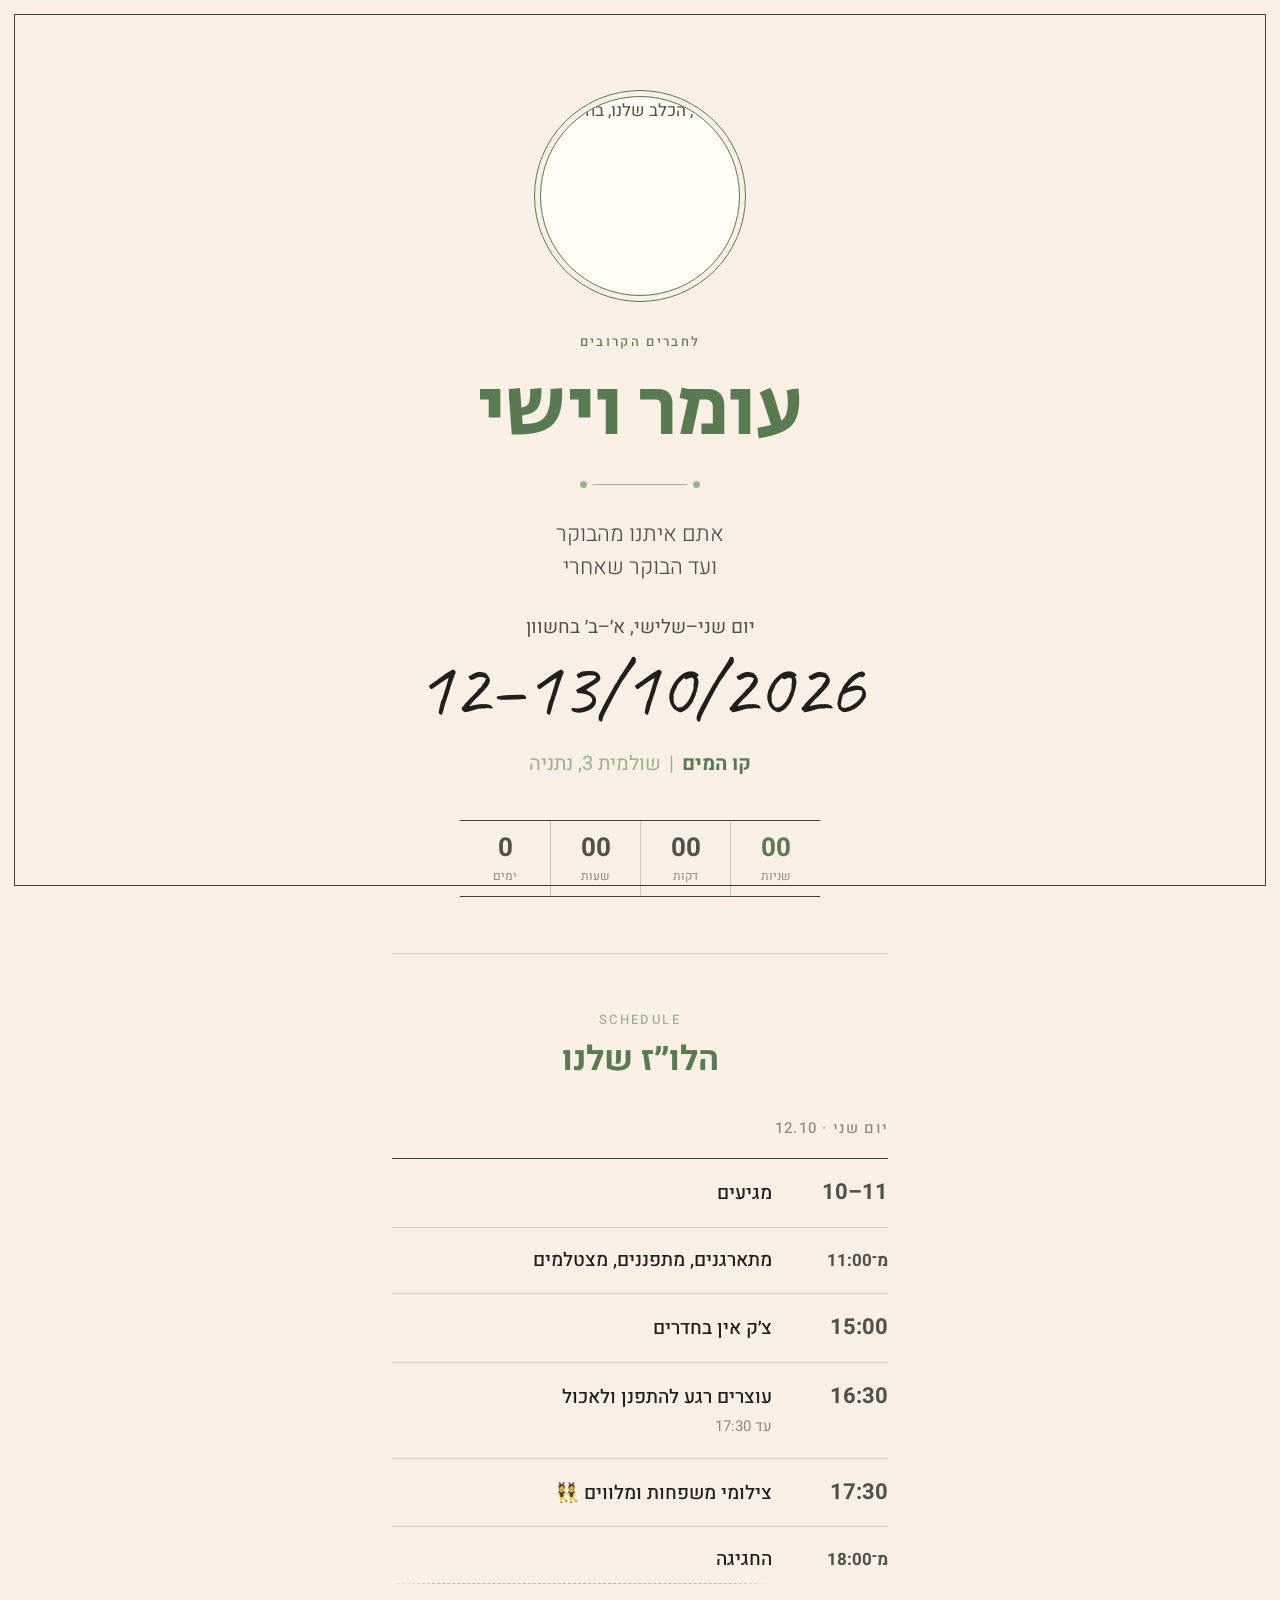
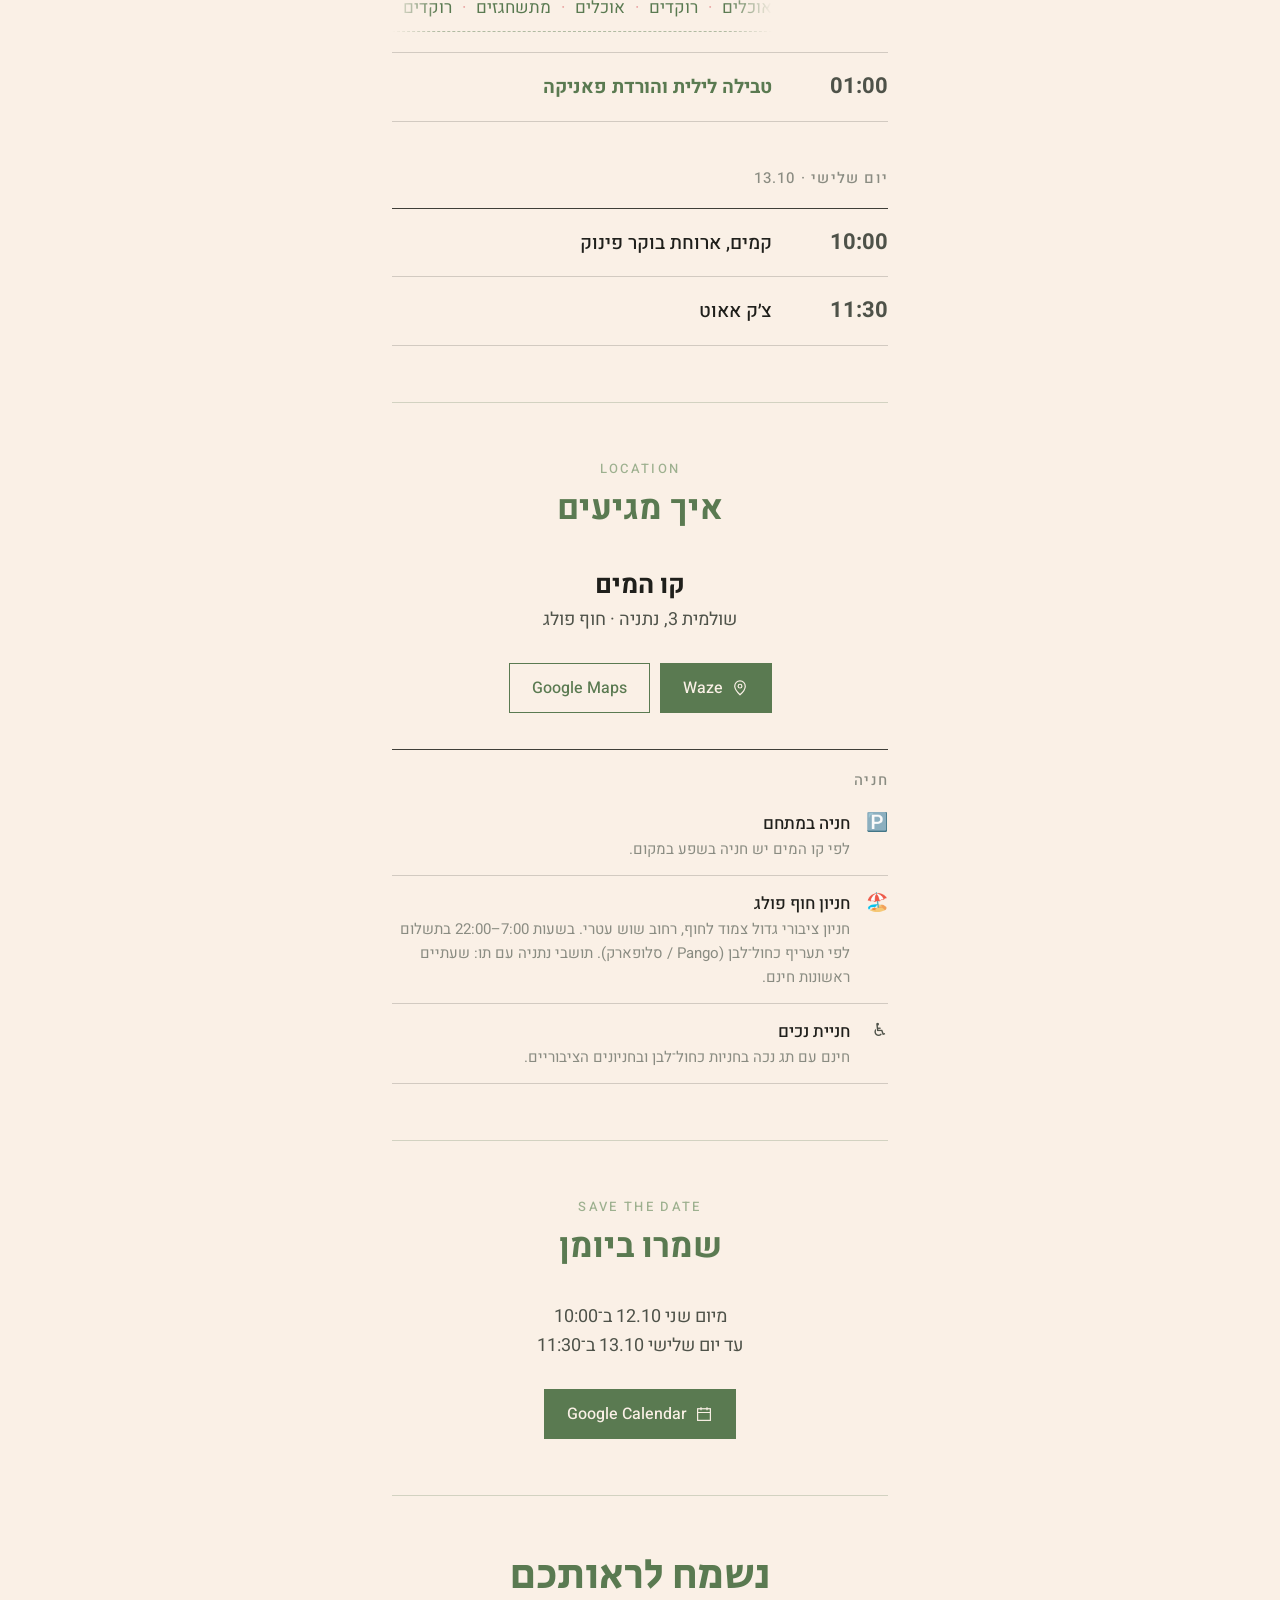
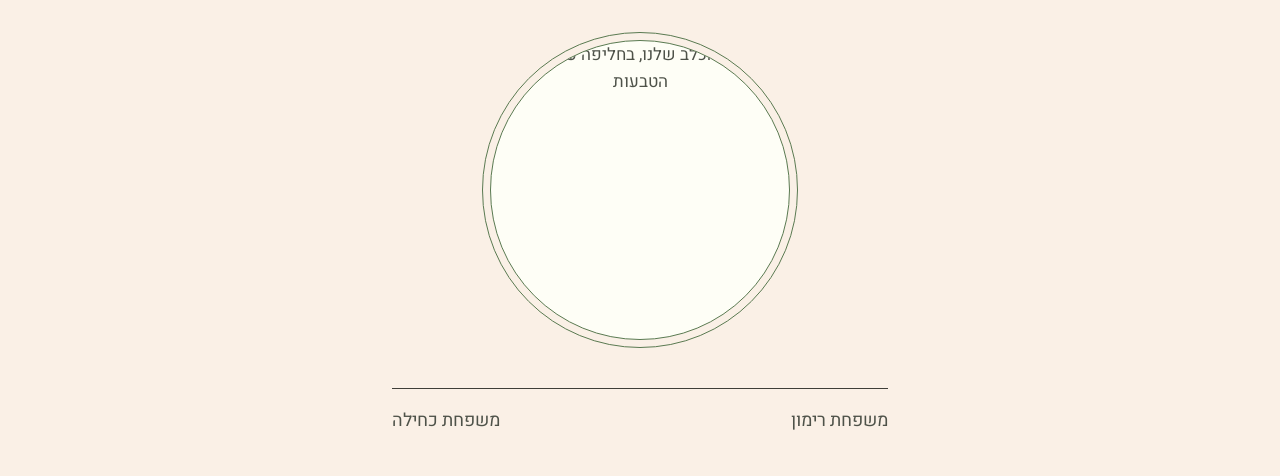
==== friends.html @ 6a7b03c0 "Add files via upload" ====
<!doctype html>
<html lang="he" dir="rtl">
<head>
<meta charset="utf-8">
<meta name="viewport" content="width=device-width, initial-scale=1">
<title>עומר וישי · החברים הקרובים</title>
<meta name="description" content="עומר וישי מתחתנים — הלו״ז המלא לחברים הקרובים · 12–13.10.2026 · קו המים, נתניה">
<meta property="og:title" content="עומר וישי · הלו״ז לחברים הקרובים">
<meta property="og:description" content="12–13.10.2026 · קו המים, נתניה">
<meta property="og:image" content="__SITE_URL__/img/dog-full.jpg">
<meta property="og:url" content="__SITE_URL__/friends.html">
<meta property="og:type" content="website">
<meta name="robots" content="noindex">
<meta name="theme-color" content="#FAF0E6">
<link rel="icon" href="img/dog-logo.jpg">
<link rel="preconnect" href="https://fonts.googleapis.com">
<link rel="preconnect" href="https://fonts.gstatic.com" crossorigin>
<link href="https://fonts.googleapis.com/css2?family=Heebo:wght@300;400;500;700;800&family=Secular+One&family=Caveat:wght@400&display=swap" rel="stylesheet">
<link rel="stylesheet" href="style.css">
</head>
<body data-page="חברים קרובים">

<div class="frame" aria-hidden="true"></div>
<img class="leaf leaf-tl" src="img/leaf-tl.png" alt="" aria-hidden="true">
<img class="leaf leaf-tr" src="img/leaf-tr.png" alt="" aria-hidden="true">

<main>

  <!-- HERO -->
  <section class="hero">
    <div class="logo"><img src="img/dog-logo.jpg" alt="ברי, הכלב שלנו, בחליפה"></div>
    <p class="eyebrow">לחברים הקרובים</p>
    <h1>עומר וישי</h1>
    <div class="divider" aria-hidden="true"><span></span></div>
    <p class="lead">אתם איתנו מהבוקר<br>ועד הבוקר שאחרי</p>
    <p class="day">יום שני–שלישי, א׳–ב׳ בחשוון</p>
    <p class="date-hand range">12–13/10/2026</p>
    <p class="venue"><b>קו המים</b><i>|</i>שולמית 3, נתניה</p>

    <div class="countdown" data-countdown="2026-10-12T10:00:00+03:00" aria-label="ספירה לאחור">
      <div><b>–</b><small>ימים</small></div>
      <div><b>–</b><small>שעות</small></div>
      <div><b>–</b><small>דקות</small></div>
      <div><b>–</b><small>שניות</small></div>
    </div>
  </section>

  <!-- SCHEDULE -->
  <section id="schedule">
    <p class="kicker">SCHEDULE</p>
    <h2>הלו״ז שלנו</h2>

    <h3>יום שני · 12.10</h3>
    <ol class="timeline">
      <li>
        <time>10–11</time>
        <div><strong>מגיעים</strong></div>
      </li>
      <li>
        <time class="small" dir="rtl">מ־11:00</time>
        <div><strong>מתארגנים, מתפננים, מצטלמים</strong></div>
      </li>
      <li>
        <time>15:00</time>
        <div><strong>צ׳ק אין בחדרים</strong></div>
      </li>
      <li>
        <time>16:30</time>
        <div><strong>עוצרים רגע להתפנן ולאכול</strong><p>עד 17:30</p></div>
      </li>
      <li>
        <time>17:30</time>
        <div><strong>צילומי משפחות ומלווים 👯</strong></div>
      </li>
      <li>
        <time class="small" dir="rtl">מ־18:00</time>
        <div>
          <strong>החגיגה</strong>
          <div class="loop" aria-label="אוכלים, רוקדים, אוכלים, מתשחגזים, רוקדים, אוכלים, מתשחגזים, רוקדים">
            <div class="loop-track" aria-hidden="true">
              <span>אוכלים<em>·</em>רוקדים<em>·</em>אוכלים<em>·</em>מתשחגזים<em>·</em>רוקדים<em>·</em>אוכלים<em>·</em>מתשחגזים<em>·</em>רוקדים<em>·</em></span>
              <span>אוכלים<em>·</em>רוקדים<em>·</em>אוכלים<em>·</em>מתשחגזים<em>·</em>רוקדים<em>·</em>אוכלים<em>·</em>מתשחגזים<em>·</em>רוקדים<em>·</em></span>
            </div>
          </div>
        </div>
      </li>
      <li class="key">
        <time>01:00</time>
        <div><strong>טבילה לילית והורדת פאניקה</strong></div>
      </li>
    </ol>

    <h3>יום שלישי · 13.10</h3>
    <ol class="timeline">
      <li>
        <time>10:00</time>
        <div><strong>קמים, ארוחת בוקר פינוק</strong></div>
      </li>
      <li>
        <time>11:30</time>
        <div><strong>צ׳ק אאוט</strong></div>
      </li>
    </ol>
  </section>

  <!-- LOCATION -->
  <section id="location">
    <p class="kicker">LOCATION</p>
    <h2>איך מגיעים</h2>
    <p class="place">קו המים</p>
    <p class="address">שולמית 3, נתניה · חוף פולג</p>
    <div class="btns">
      <a class="btn" href="https://ul.waze.com/ul?ll=32.27109966%2C34.83589069&amp;navigate=yes&amp;zoom=17" target="_blank" rel="noopener">
        <svg viewBox="0 0 24 24" fill="none" stroke="currentColor" stroke-width="1.6"><path d="M12 21s-7-6.2-7-11.5A7 7 0 0 1 19 9.5C19 14.8 12 21 12 21Z"/><circle cx="12" cy="9.5" r="2.5"/></svg>
        Waze
      </a>
      <a class="btn ghost" href="https://maps.google.com/maps?q=%D7%A7%D7%95%20%D7%94%D7%9E%D7%99%D7%9D%20%D7%92%D7%9F%20%D7%90%D7%99%D7%A8%D7%95%D7%A2%D7%99%D7%9D%20%D7%A0%D7%AA%D7%A0%D7%99%D7%94" target="_blank" rel="noopener">Google Maps</a>
    </div>
    <div class="parking">
      <h4>חניה</h4>
      <ul>
        <li><span>🅿️</span><div><strong>חניה במתחם</strong><p>לפי קו המים יש חניה בשפע במקום.</p></div></li>
        <li><span>🏖️</span><div><strong>חניון חוף פולג</strong><p>חניון ציבורי גדול צמוד לחוף, רחוב שוש עטרי. בשעות 7:00–22:00 בתשלום לפי תעריף כחול־לבן (Pango / סלופארק). תושבי נתניה עם תו: שעתיים ראשונות חינם.</p></div></li>
        <li><span>♿</span><div><strong>חניית נכים</strong><p>חינם עם תג נכה בחניות כחול־לבן ובחניונים הציבוריים.</p></div></li>
              </ul>
    </div>
  </section>

  <!-- CALENDAR -->
  <section id="calendar">
    <p class="kicker">SAVE THE DATE</p>
    <h2>שמרו ביומן</h2>
    <p class="address">מיום שני 12.10 ב־10:00<br>עד יום שלישי 13.10 ב־11:30</p>
    <div class="btns">
      <a class="btn" data-gcal href="#" target="_blank" rel="noopener">
        <svg viewBox="0 0 24 24" fill="none" stroke="currentColor" stroke-width="1.6"><rect x="3.5" y="5" width="17" height="15.5"/><path d="M3.5 10h17M8 3v4M16 3v4"/></svg>
        Google Calendar
      </a>
    </div>
  </section>

  <!-- CLOSING -->
  <section class="closing">
    <p class="see-you">נשמח לראותכם</p>
    <div class="dog-circle"><img src="img/dog-full.jpg" alt="ברי, הכלב שלנו, בחליפה עם כרית הטבעות" loading="lazy"></div>
    <div class="families">
      <span>משפחת רימון</span>
      <span>משפחת כחילה</span>
    </div>
  </section>

  <footer>
    <img class="leaf-bottom" src="img/leaf-bl.png" alt="" aria-hidden="true">
  </footer>
</main>

<script>
  window.EVENT = {
    uid: "omer-yishai-friends-20261012",
    title: "החתונה של עומר וישי — החברים הקרובים",
    startUTC: "20261012T070000Z",   // 10:00 שעון ישראל
    endUTC:   "20261013T083000Z",   // 11:30 למחרת
    location: "קו המים, שולמית 3, נתניה",
    details: "10:00–11:00 מגיעים · 15:00 צ׳ק אין · 17:30 צילומי משפחות · 18:00 החגיגה · 01:00 טבילה לילית · 10:00 ארוחת בוקר · 11:30 צ׳ק אאוט",
  };
</script>
<script src="main.js"></script>
</body>
</html>
---- style.css ----
:root {
  --cream: #FAF0E6;
  --paper: #FEFEF6;
  --ink: #1F1F1B;
  --text: #4E5249;
  --muted: #8A8C82;
  --green: #5A7A51;
  --green-dark: #465F3F;
  --sage: #9DB08F;
  --sage-soft: #E3E8D6;
  --blush: #E9A2A0;
  --line: rgba(31, 31, 27, .85);
  --frame: 14px;
}

* { box-sizing: border-box; margin: 0; padding: 0; border-radius: 0; }

html { scroll-behavior: smooth; -webkit-text-size-adjust: 100%; }

body {
  background: var(--cream);
  color: var(--text);
  font-family: "Heebo", system-ui, sans-serif;
  font-weight: 400;
  font-size: 17px;
  line-height: 1.6;
  direction: rtl;
  min-height: 100vh;
}

/* hand-drawn-ish frame, like the invitation */
.frame {
  position: fixed;
  inset: var(--frame);
  border: 1.5px solid var(--line);
  pointer-events: none;
  z-index: 50;
}
.leaf { position: fixed; pointer-events: none; z-index: 51; height: auto; }
.leaf-tl { top: 2px; left: 2px; width: 118px; }
.leaf-tr { top: 10px; right: 0; width: 120px; }

main {
  max-width: 560px;
  margin: 0 auto;
  padding: 72px 32px 0;
}

section { padding: 56px 0; text-align: center; }
section + section { border-top: 1px solid rgba(90, 122, 81, .25); }

/* ---------- hero ---------- */
.hero { padding-top: 24px; }

.logo {
  width: 200px; height: 200px;
  margin: 0 auto 36px;
  border-radius: 50%;
  overflow: hidden;
  border: 1.5px solid var(--green);
  outline: 1px solid var(--green);
  outline-offset: 5px;
  background: var(--paper);
}
.logo img, .dog-circle img { width: 100%; height: 100%; object-fit: cover; display: block; }


.eyebrow {
  font-size: 13px;
  letter-spacing: .18em;
  color: var(--green);
  font-weight: 500;
  margin-bottom: 14px;
}

h1, .see-you {
  font-family: "Secular One", "Heebo", sans-serif;
  font-weight: 400;
}
h1 {
  color: var(--green);
  font-size: clamp(56px, 16vw, 84px);
  line-height: 1;
  letter-spacing: -.01em;
}

.divider {
  display: flex; align-items: center; justify-content: center;
  gap: 0; margin: 30px auto; width: 120px;
}
.divider::before, .divider::after {
  content: ""; width: 7px; height: 7px; background: var(--sage); border-radius: 50%;
  flex: none;
}
.divider span { height: 1.5px; background: var(--sage); flex: 1; margin: 0 6px; }

.lead { font-size: 22px; font-weight: 300; line-height: 1.5; color: var(--text); }

.day { margin-top: 28px; font-size: 19px; font-weight: 400; }

.date-hand {
  font-family: "Caveat", cursive;
  font-weight: 400;
  font-size: clamp(58px, 17vw, 88px);
  color: var(--ink);
  line-height: 1.05;
  direction: ltr;
  white-space: nowrap;
  margin-top: 4px;
}
.date-hand.range { font-size: clamp(46px, 13.5vw, 80px); }

.venue { margin-top: 18px; font-size: 20px; color: var(--sage); font-weight: 400; }
.venue b { color: var(--green); font-weight: 700; }
.venue i { font-style: normal; padding: 0 8px; color: var(--sage); }

/* countdown */
.countdown {
  display: grid; grid-template-columns: repeat(4, 1fr);
  margin: 40px auto 0; max-width: 360px;
  border-top: 1px solid var(--line); border-bottom: 1px solid var(--line);
  direction: ltr;
}
.countdown div:last-child b { color: var(--green); }
.countdown div { padding: 14px 0 10px; }
.countdown div + div { border-left: 1px solid rgba(31,31,27,.2); }
.countdown b { display: block; font-size: 26px; font-weight: 700; color: var(--text); line-height: 1; font-variant-numeric: tabular-nums; }
.countdown small { display: block; font-size: 12px; color: var(--muted); margin-top: 6px; }

/* ---------- headings ---------- */
.kicker {
  font-size: 13px; letter-spacing: .18em; color: var(--sage); font-weight: 500;
  margin-bottom: 8px; direction: ltr;
}
h2 {
  font-weight: 700; color: var(--green); font-size: 34px; line-height: 1.2; margin-bottom: 36px;
}
h3 {
  font-weight: 500; font-size: 15px; letter-spacing: .08em; color: var(--muted);
  margin: 8px 0 18px; text-align: right;
}
h3 + .timeline { margin-top: 0; }
.timeline + h3 { margin-top: 44px; }

/* ---------- timeline ---------- */
.timeline { list-style: none; text-align: right; border-top: 1px solid var(--line); }
.timeline li {
  display: grid;
  grid-template-columns: 96px minmax(0, 1fr);
  gap: 20px;
  padding: 20px 0;
  border-bottom: 1px solid rgba(31,31,27,.18);
  align-items: baseline;
}
.timeline time {
  font-weight: 700; font-size: 22px; color: var(--text);
  direction: ltr; text-align: right; font-variant-numeric: tabular-nums; line-height: 1.2;
}
.timeline time.small { font-size: 17px; white-space: nowrap; }
.timeline strong { display: block; font-weight: 500; font-size: 19px; color: var(--ink); line-height: 1.35; }
.timeline p { font-size: 15px; color: var(--muted); margin-top: 3px; }
.timeline .tag {
  display: inline-block; font-size: 12px; font-weight: 500; color: var(--green);
  border: 1px solid var(--green); padding: 1px 8px; margin-top: 8px; letter-spacing: .04em;
}
.timeline li.key strong { color: var(--green); font-weight: 700; }

/* the endless loop for friends */
.loop {
  margin-top: 10px; overflow: hidden; border-top: 1px dashed rgba(90,122,81,.45);
  border-bottom: 1px dashed rgba(90,122,81,.45); padding: 10px 0;
  -webkit-mask-image: linear-gradient(90deg, transparent, #000 12%, #000 88%, transparent);
          mask-image: linear-gradient(90deg, transparent, #000 12%, #000 88%, transparent);
}
.loop-track { display: flex; width: max-content; animation: loop 28s linear infinite; }
.loop-track span { white-space: nowrap; font-size: 17px; color: var(--green); padding-inline: 0; }
.loop-track span em { font-style: normal; color: var(--blush); padding: 0 10px; }
@keyframes loop { from { transform: translateX(0); } to { transform: translateX(50%); } }
@media (prefers-reduced-motion: reduce) { .loop-track { animation: none; flex-wrap: wrap; width: auto; } }

/* ---------- buttons ---------- */
.btns { display: flex; flex-wrap: wrap; gap: 10px; justify-content: center; margin-top: 28px; }
.btn {
  appearance: none; cursor: pointer;
  display: inline-flex; align-items: center; justify-content: center; gap: 8px;
  min-height: 50px; padding: 0 22px;
  font: 500 16px/1 "Heebo", sans-serif;
  text-decoration: none;
  background: var(--green); color: var(--cream);
  border: 1.5px solid var(--green);
  transition: background .2s, color .2s;
}
.btn:hover { background: var(--green-dark); border-color: var(--green-dark); }
.btn.ghost { background: transparent; color: var(--green); }
.btn.ghost:hover { background: var(--green); color: var(--cream); }
.btn.block { width: 100%; }
.btn svg { width: 18px; height: 18px; flex: none; }

/* ---------- location ---------- */
.place { font-size: 26px; font-weight: 700; color: var(--ink); }
.address { font-size: 18px; color: var(--text); }
.note { font-size: 15px; color: var(--muted); margin-top: 14px; }

.inline-link { color: var(--green); font-weight: 500; text-decoration: underline; text-underline-offset: 3px; }

/* parking */
.parking { margin-top: 36px; text-align: right; border-top: 1px solid var(--line); }
.parking h4 { font-size: 15px; font-weight: 500; letter-spacing: .08em; color: var(--muted); margin: 18px 0 4px; }
.parking ul { list-style: none; }
.parking li { display: grid; grid-template-columns: 28px minmax(0,1fr); gap: 10px; padding: 14px 0; border-bottom: 1px solid rgba(31,31,27,.18); }
.parking li > span { font-size: 18px; line-height: 1.4; }
.parking strong { display: block; font-weight: 500; color: var(--ink); font-size: 17px; }
.parking p { font-size: 15px; color: var(--muted); }
.parking a { color: var(--green); }

/* ---------- shuttle form ---------- */
.shuttle p.intro { font-size: 18px; margin: -18px 0 28px; }
.choice { display: grid; grid-template-columns: 1fr 1fr; border: 1.5px solid var(--green); }
.choice button {
  appearance: none; cursor: pointer; background: transparent; border: 0;
  min-height: 56px; font: 500 18px/1 "Heebo", sans-serif; color: var(--green);
}
.choice button + button { border-right: 1.5px solid var(--green); }
.choice button[aria-pressed="true"] { background: var(--green); color: var(--cream); }

form { text-align: right; margin-top: 26px; }
form[hidden], .msg[hidden] { display: none; }
label { display: block; font-size: 14px; color: var(--muted); margin-bottom: 6px; font-weight: 500; }
.field { margin-bottom: 18px; }
input[type=text], input[type=tel], input[type=number] {
  width: 100%; height: 52px; padding: 0 14px;
  font: 400 18px "Heebo", sans-serif; color: var(--ink);
  background: var(--paper); border: 1.5px solid rgba(31,31,27,.35);
  outline: none; transition: border-color .2s;
}
input:focus { border-color: var(--green); }
input.err { border-color: #B55A4E; }
.hint { font-size: 13px; color: var(--muted); margin-top: 6px; }
.error { font-size: 14px; color: #B55A4E; margin-top: 8px; min-height: 1em; }

.msg {
  margin-top: 26px; padding: 26px 20px; border: 1.5px solid var(--green);
  background: var(--sage-soft); color: var(--green-dark); font-size: 19px; font-weight: 500;
}
.msg small { display: block; font-size: 15px; color: var(--text); font-weight: 400; margin-top: 6px; }

.select { position: relative; }
.select::after {
  content: ""; position: absolute; left: 16px; top: 50%; width: 8px; height: 8px;
  border-left: 1.5px solid var(--green); border-bottom: 1.5px solid var(--green);
  transform: translateY(-70%) rotate(-45deg); pointer-events: none;
}
select {
  appearance: none; -webkit-appearance: none; width: 100%; height: 52px; padding: 0 14px 0 40px;
  font: 400 18px "Heebo", sans-serif; color: var(--ink); background: var(--paper);
  border: 1.5px solid rgba(31,31,27,.35); border-radius: 0; outline: none; cursor: pointer;
}
select:focus { border-color: var(--green); }

/* ---------- footer ---------- */
.closing { padding-bottom: 0; }
.see-you { font-size: 42px; color: var(--green); line-height: 1.15; }
.dog-circle {
  width: min(300px, 78vw); aspect-ratio: 1;
  margin: 40px auto 0;
  border-radius: 50%; overflow: hidden;
  border: 1.5px solid var(--green); outline: 1px solid var(--green); outline-offset: 7px;
  background: var(--paper);
}
.families {
  display: flex; justify-content: space-between; gap: 16px;
  margin-top: 48px; padding-top: 18px; border-top: 1px solid var(--line);
  font-size: 18px; color: var(--text);
}
footer { padding: 0 0 calc(var(--frame) + 2px); }
.leaf-bottom { display: block; width: 124px; margin: 24px auto 0 0; }

.switch { display: inline-block; margin-top: 10px; color: var(--muted); font-size: 13px; }
.switch a { color: var(--green); }

@media (max-width: 420px) {
  :root { --frame: 10px; }
  main { padding: 64px 26px 0; }
  .leaf-tl { width: 92px; }
  .leaf-tr { width: 94px; }
  .timeline li { grid-template-columns: 78px minmax(0, 1fr); gap: 14px; }
  .timeline time { font-size: 19px; }
  .timeline time.small { font-size: 15px; }
  .btn { flex: 1 1 100%; }
}
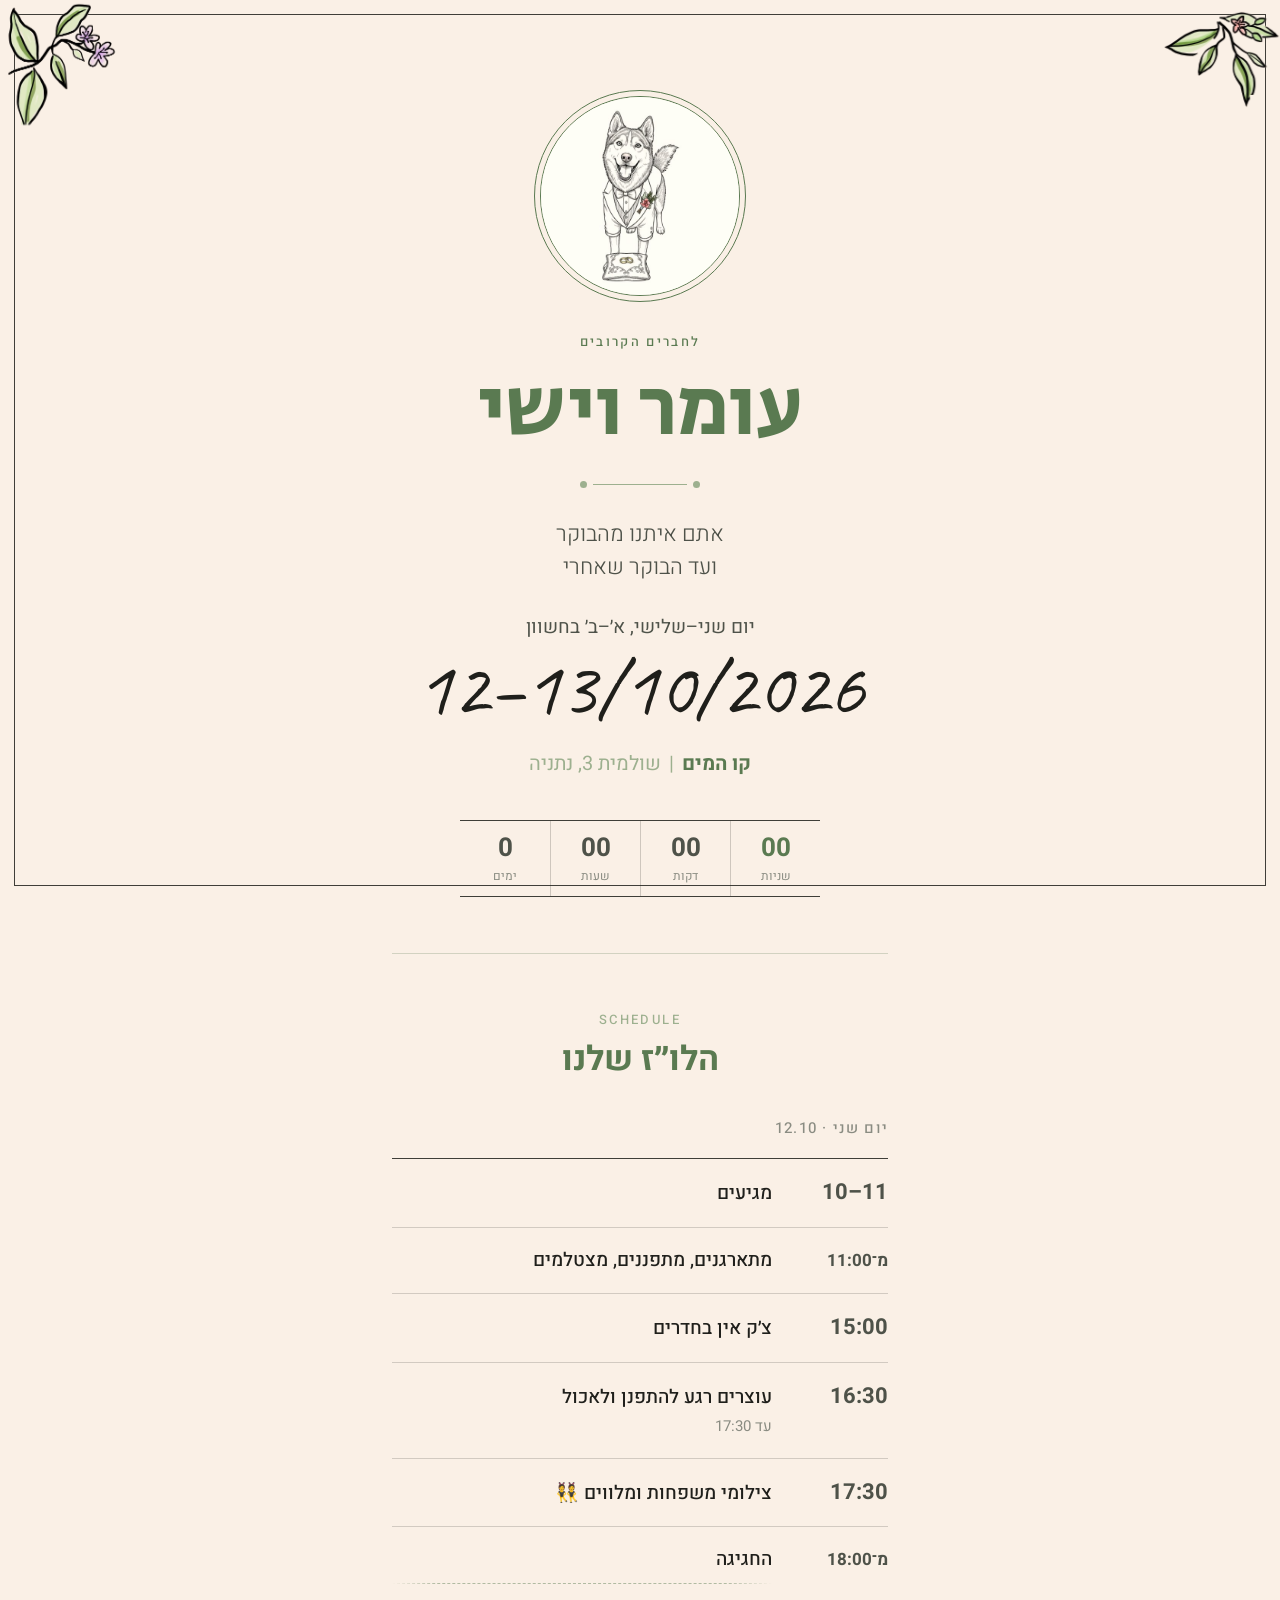
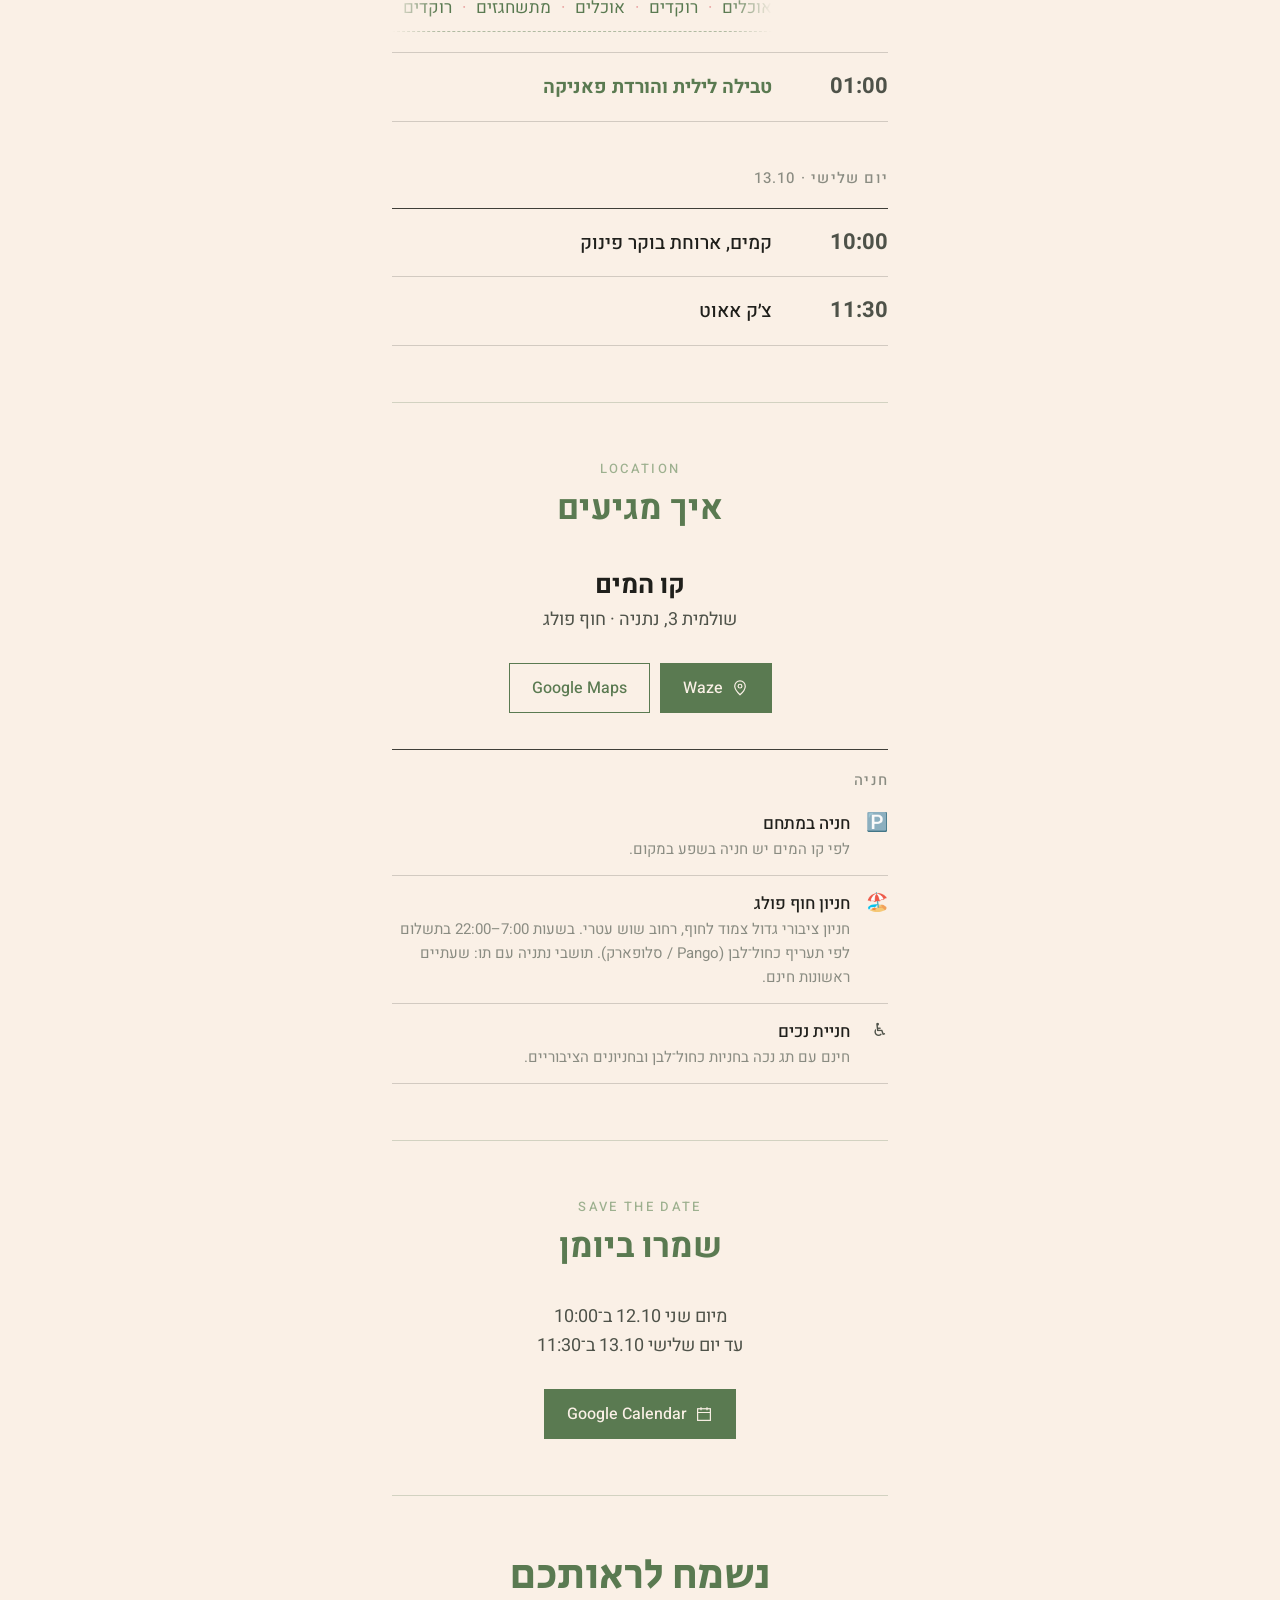
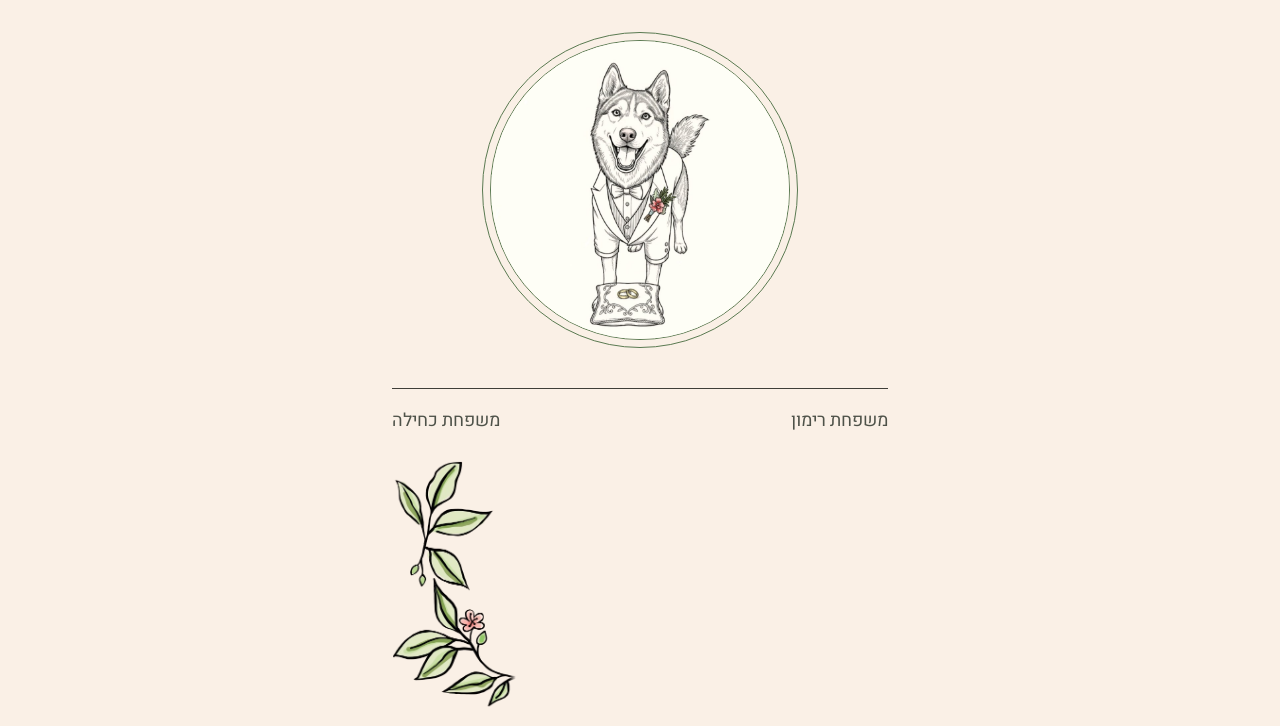
==== commit 4f818af0: "Update Open Graph meta tags in friends.html" ====
--- a/friends.html
+++ b/friends.html
@@ -7,8 +7,8 @@
 <meta name="description" content="עומר וישי מתחתנים — הלו״ז המלא לחברים הקרובים · 12–13.10.2026 · קו המים, נתניה">
 <meta property="og:title" content="עומר וישי · הלו״ז לחברים הקרובים">
 <meta property="og:description" content="12–13.10.2026 · קו המים, נתניה">
-<meta property="og:image" content="__SITE_URL__/img/dog-full.jpg">
-<meta property="og:url" content="__SITE_URL__/friends.html">
+<meta property="og:image" content="https://ishaica.github.io/omer-ishai-wedding/img/dog-full.jpg">
+<meta property="og:url" content="https://ishaica.github.io/omer-ishai-wedding/friends.html">
 <meta property="og:type" content="website">
 <meta name="robots" content="noindex">
 <meta name="theme-color" content="#FAF0E6">
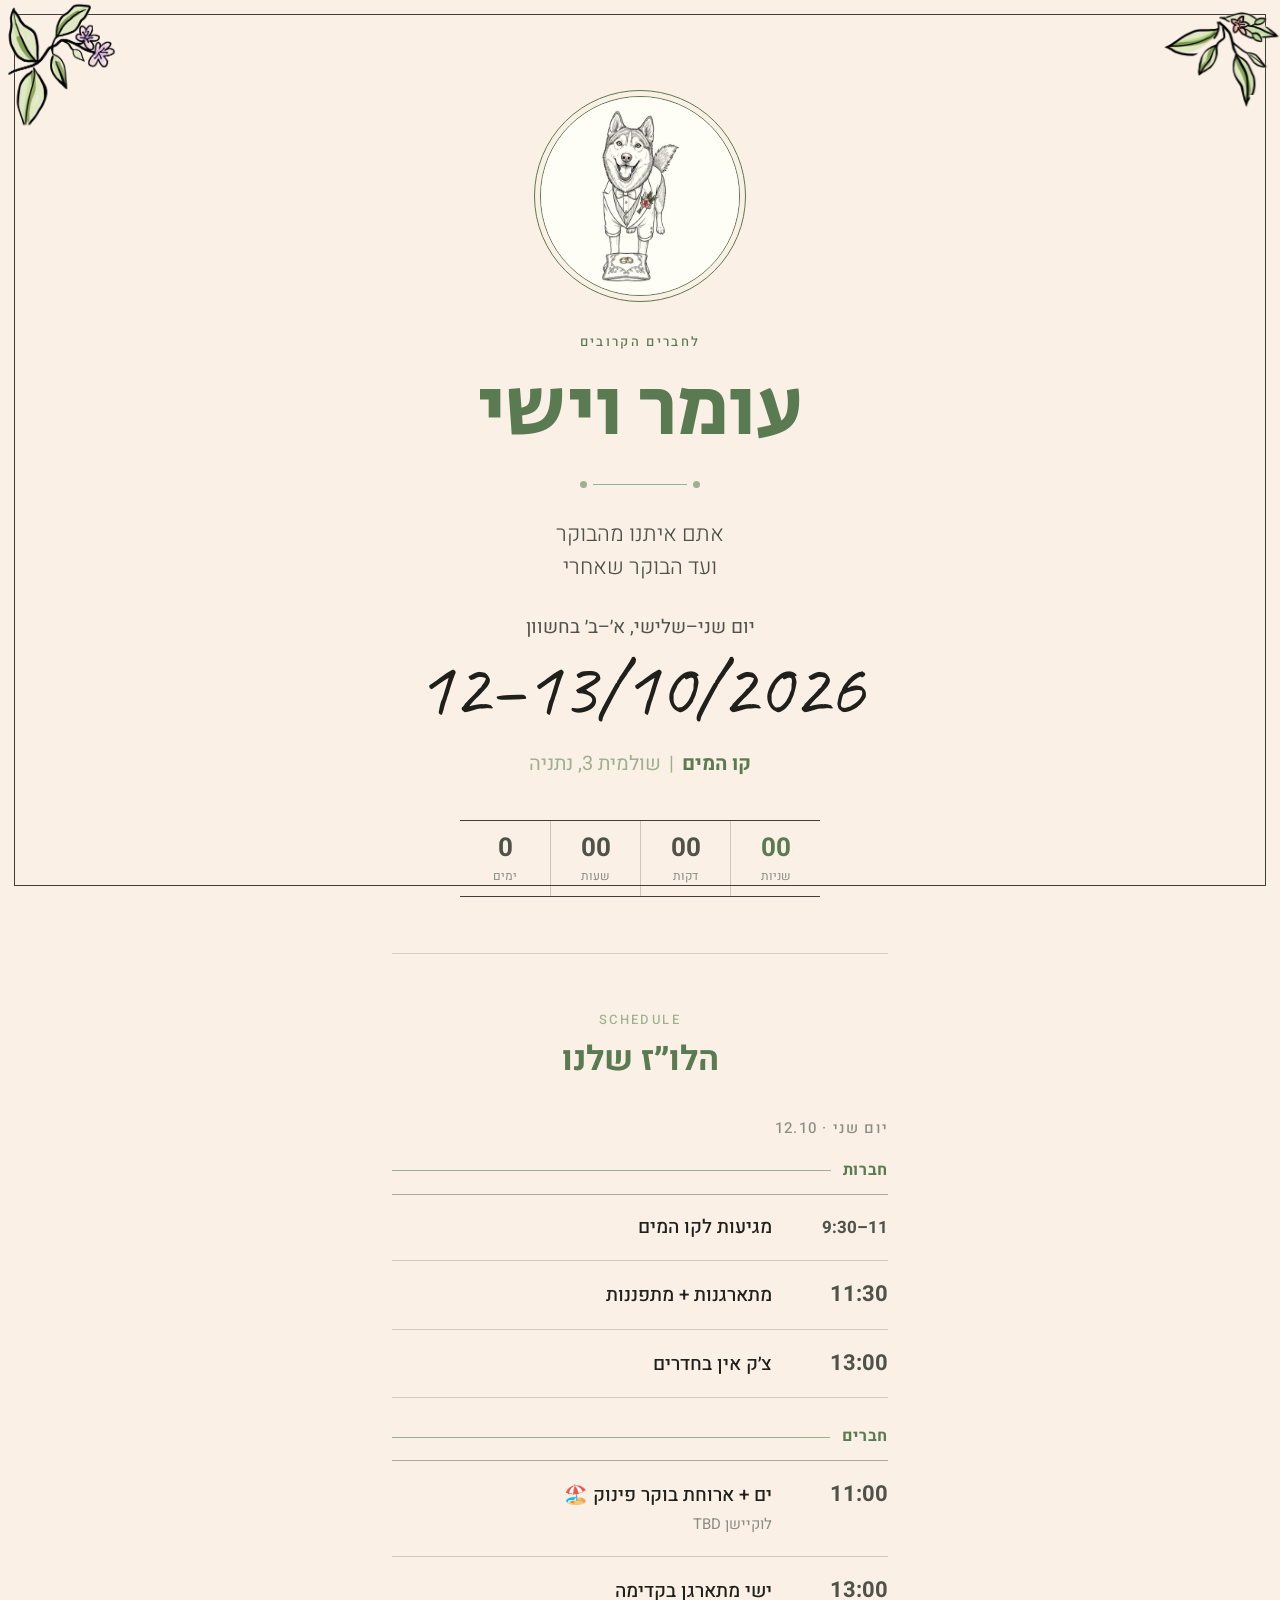
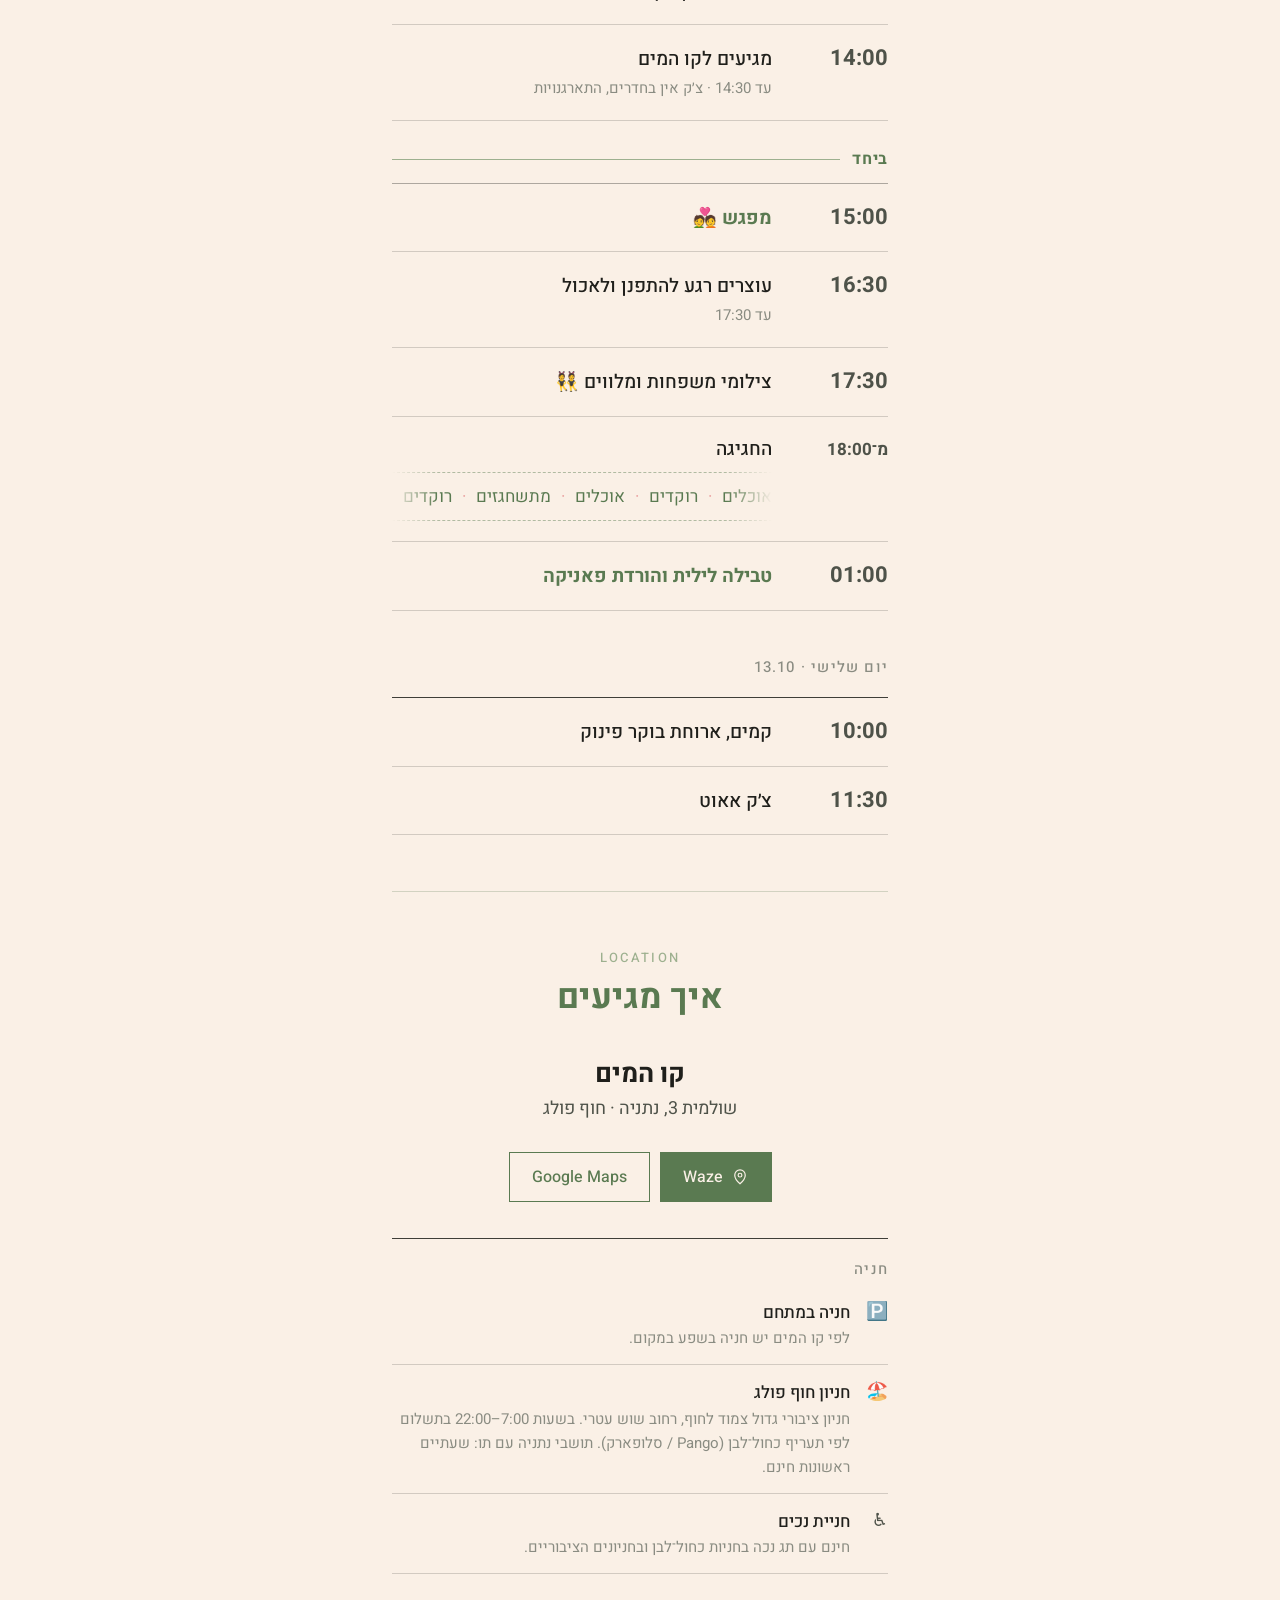
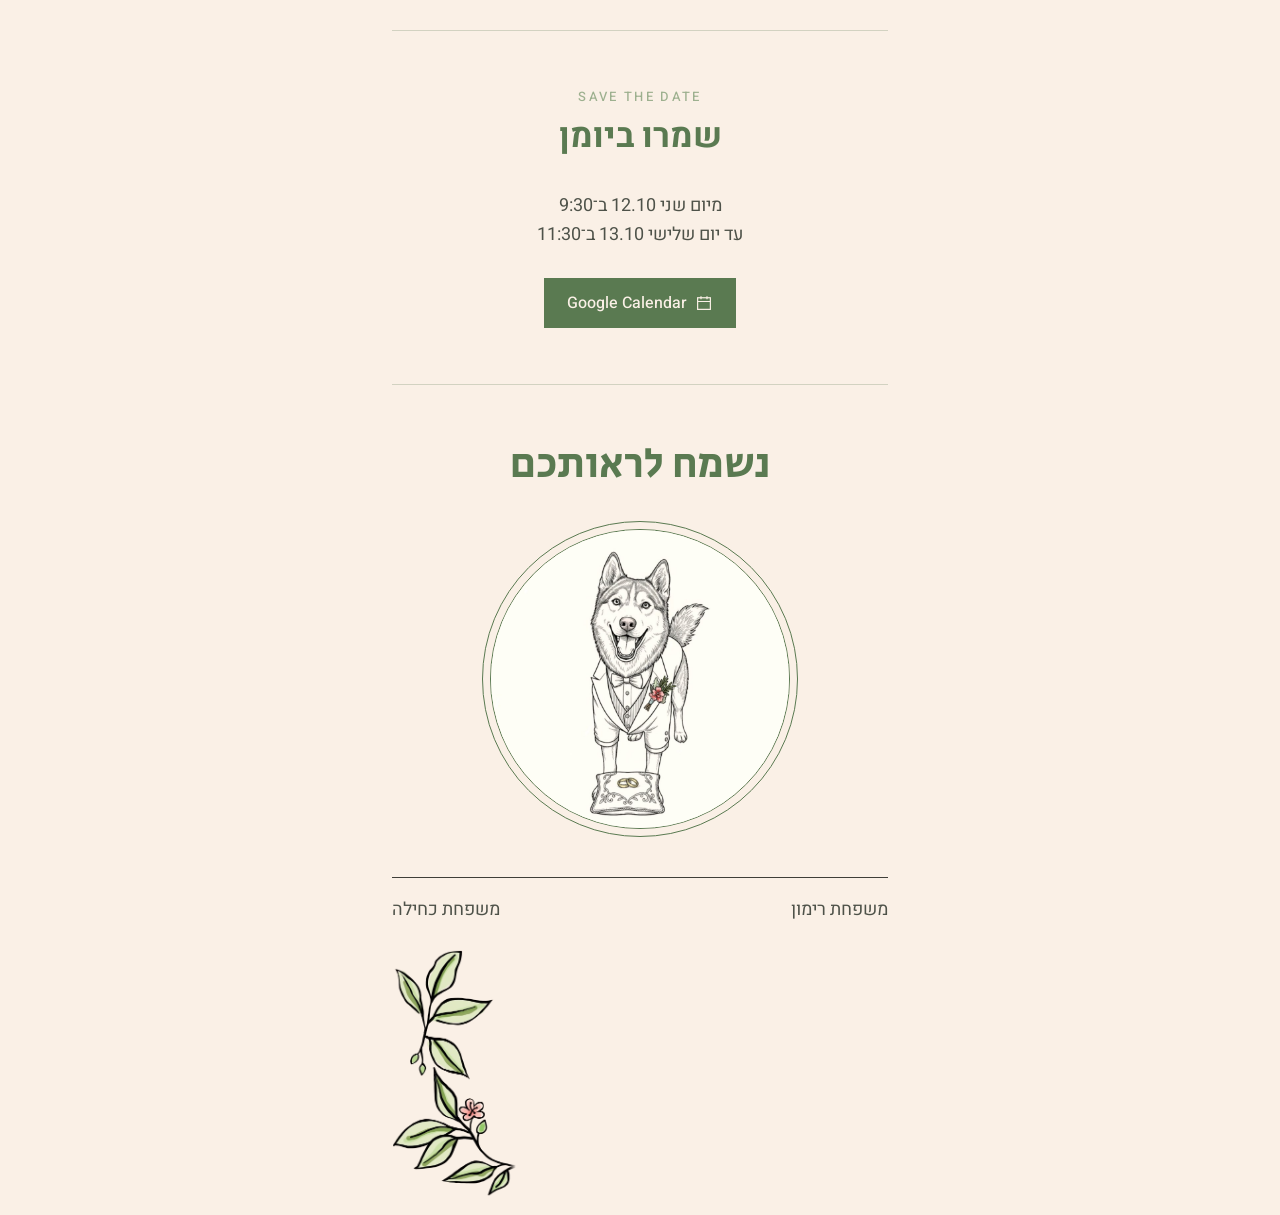
==== commit 8eed67d3: "Add files via upload" ====
--- a/friends.html
+++ b/friends.html
@@ -3,6 +3,7 @@
 <head>
 <meta charset="utf-8">
 <meta name="viewport" content="width=device-width, initial-scale=1">
+<meta name="format-detection" content="date=no">
 <title>עומר וישי · החברים הקרובים</title>
 <meta name="description" content="עומר וישי מתחתנים — הלו״ז המלא לחברים הקרובים · 12–13.10.2026 · קו המים, נתניה">
 <meta property="og:title" content="עומר וישי · הלו״ז לחברים הקרובים">
@@ -37,7 +38,7 @@
     <p class="date-hand range">12–13/10/2026</p>
     <p class="venue"><b>קו המים</b><i>|</i>שולמית 3, נתניה</p>
 
-    <div class="countdown" data-countdown="2026-10-12T10:00:00+03:00" aria-label="ספירה לאחור">
+    <div class="countdown" data-countdown="2026-10-12T09:30:00+03:00" aria-label="ספירה לאחור">
       <div><b>–</b><small>ימים</small></div>
       <div><b>–</b><small>שעות</small></div>
       <div><b>–</b><small>דקות</small></div>
@@ -51,18 +52,44 @@
     <h2>הלו״ז שלנו</h2>
 
     <h3>יום שני · 12.10</h3>
+
+    <p class="track">חברות</p>
     <ol class="timeline">
       <li>
-        <time>10–11</time>
-        <div><strong>מגיעים</strong></div>
+        <time class="small">9:30–11</time>
+        <div><strong>מגיעות לקו המים</strong></div>
       </li>
       <li>
-        <time class="small" dir="rtl">מ־11:00</time>
-        <div><strong>מתארגנים, מתפננים, מצטלמים</strong></div>
+        <time>11:30</time>
+        <div><strong>מתארגנות + מתפננות</strong></div>
       </li>
       <li>
+        <time>13:00</time>
+        <div><strong>צ׳ק אין בחדרים</strong></div>
+      </li>
+    </ol>
+
+    <p class="track">חברים</p>
+    <ol class="timeline">
+      <li>
+        <time>11:00</time>
+        <div><strong>ים + ארוחת בוקר פינוק 🏖️</strong><p>לוקיישן TBD</p></div>
+      </li>
+      <li>
+        <time>13:00</time>
+        <div><strong>ישי מתארגן בקדימה</strong></div>
+      </li>
+      <li>
+        <time>14:00</time>
+        <div><strong>מגיעים לקו המים</strong><p>עד 14:30 · צ׳ק אין בחדרים, התארגנויות</p></div>
+      </li>
+    </ol>
+
+    <p class="track">ביחד</p>
+    <ol class="timeline">
+      <li class="key">
         <time>15:00</time>
-        <div><strong>צ׳ק אין בחדרים</strong></div>
+        <div><strong>מפגש 💑</strong></div>
       </li>
       <li>
         <time>16:30</time>
@@ -130,7 +157,7 @@
   <section id="calendar">
     <p class="kicker">SAVE THE DATE</p>
     <h2>שמרו ביומן</h2>
-    <p class="address">מיום שני 12.10 ב־10:00<br>עד יום שלישי 13.10 ב־11:30</p>
+    <p class="address">מיום שני 12.10 ב־9:30<br>עד יום שלישי 13.10 ב־11:30</p>
     <div class="btns">
       <a class="btn" data-gcal href="#" target="_blank" rel="noopener">
         <svg viewBox="0 0 24 24" fill="none" stroke="currentColor" stroke-width="1.6"><rect x="3.5" y="5" width="17" height="15.5"/><path d="M3.5 10h17M8 3v4M16 3v4"/></svg>
@@ -158,10 +185,10 @@
   window.EVENT = {
     uid: "omer-yishai-friends-20261012",
     title: "החתונה של עומר וישי — החברים הקרובים",
-    startUTC: "20261012T070000Z",   // 10:00 שעון ישראל
+    startUTC: "20261012T063000Z",   // 9:30 שעון ישראל
     endUTC:   "20261013T083000Z",   // 11:30 למחרת
     location: "קו המים, שולמית 3, נתניה",
-    details: "10:00–11:00 מגיעים · 15:00 צ׳ק אין · 17:30 צילומי משפחות · 18:00 החגיגה · 01:00 טבילה לילית · 10:00 ארוחת בוקר · 11:30 צ׳ק אאוט",
+    details: "חברות: 9:30 מגיעות · 13:00 צ׳ק אין | חברים: 11:00 ים + ארוחת בוקר · 14:00 מגיעים · 15:00 מפגש · 16:30 אוכלים · 17:30 צילומי משפחות · 18:00 החגיגה · 01:00 טבילה לילית · 10:00 ארוחת בוקר · 11:30 צ׳ק אאוט",
   };
 </script>
 <script src="main.js"></script>
--- a/style.css
+++ b/style.css
@@ -143,6 +143,14 @@
 .timeline + h3 { margin-top: 44px; }
 
 /* ---------- timeline ---------- */
+.track {
+  display: flex; align-items: center; gap: 12px;
+  font-size: 16px; font-weight: 700; color: var(--green); letter-spacing: .04em;
+  margin: 26px 0 10px; text-align: right;
+}
+.track::after { content: ""; flex: 1; height: 1px; background: var(--sage); }
+h3 + .track { margin-top: 0; }
+.track + .timeline { border-top-color: rgba(31,31,27,.35); }
 .timeline { list-style: none; text-align: right; border-top: 1px solid var(--line); }
 .timeline li {
   display: grid;
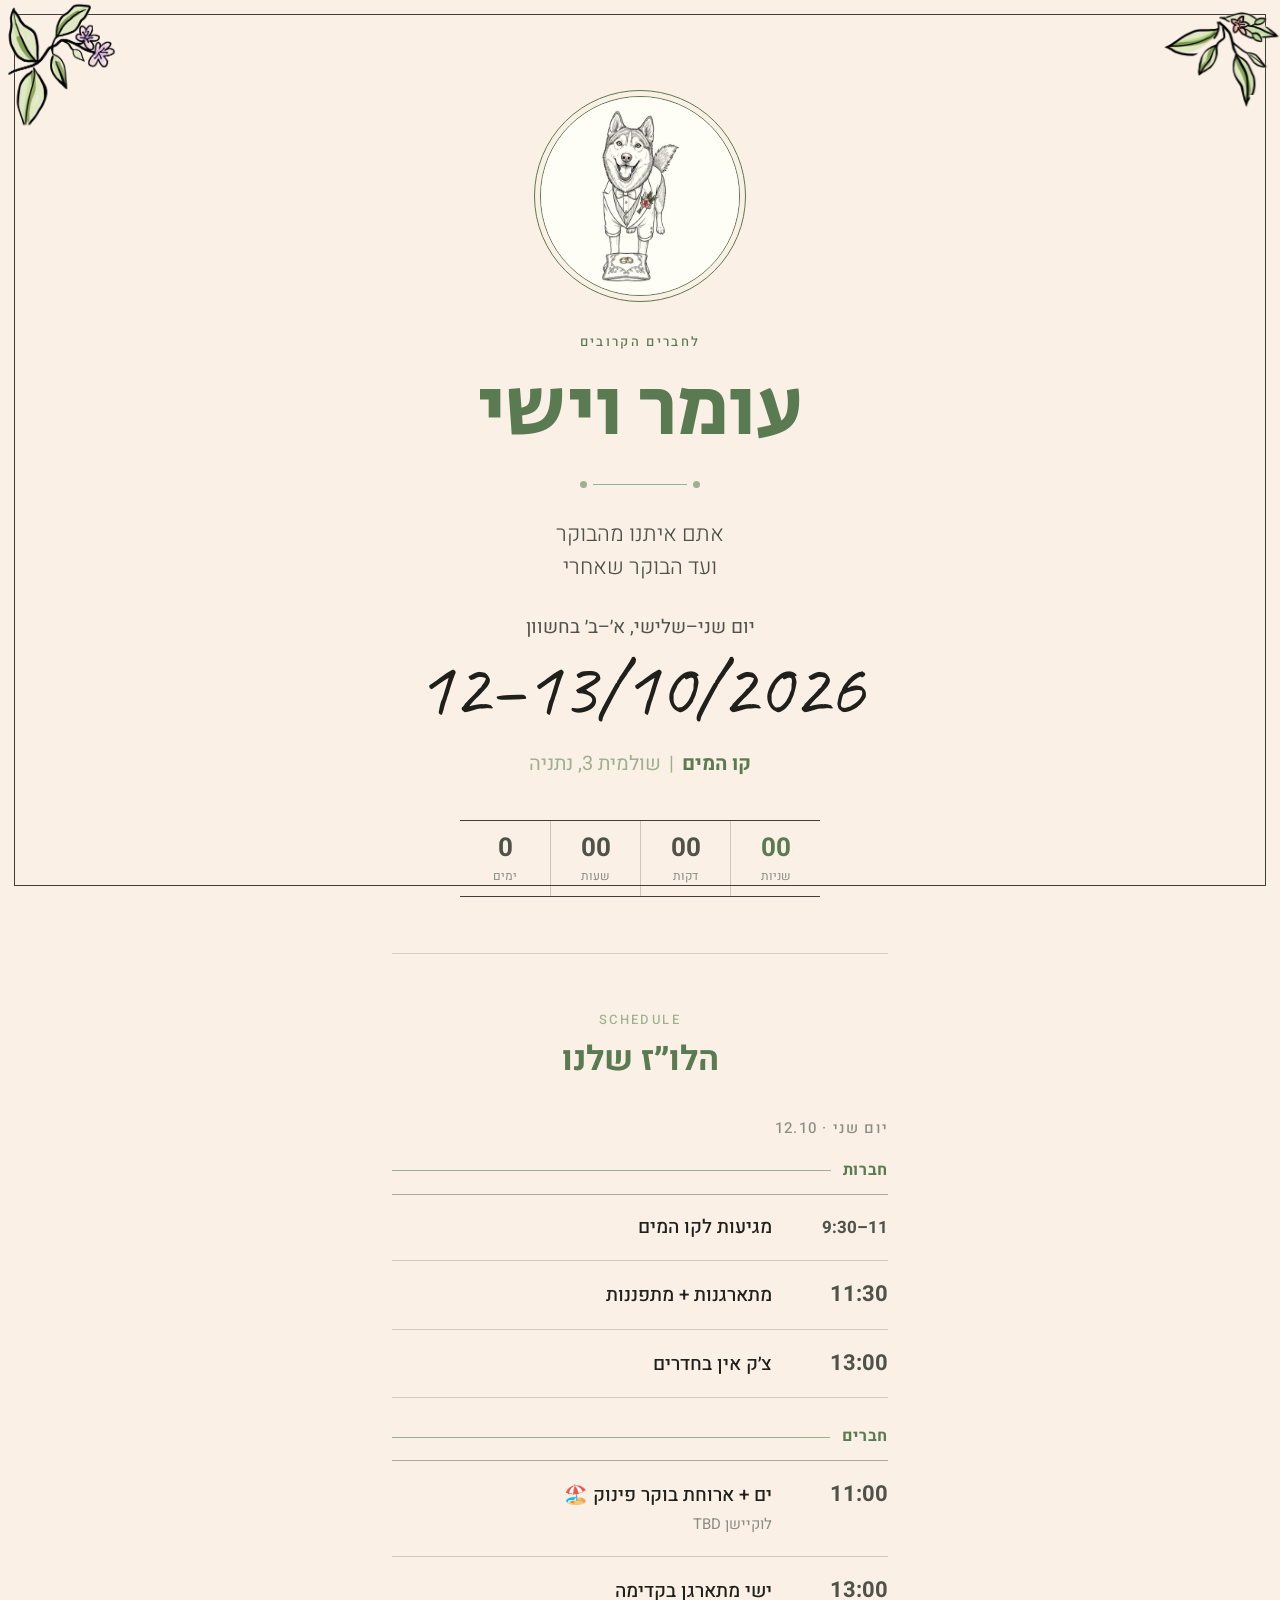
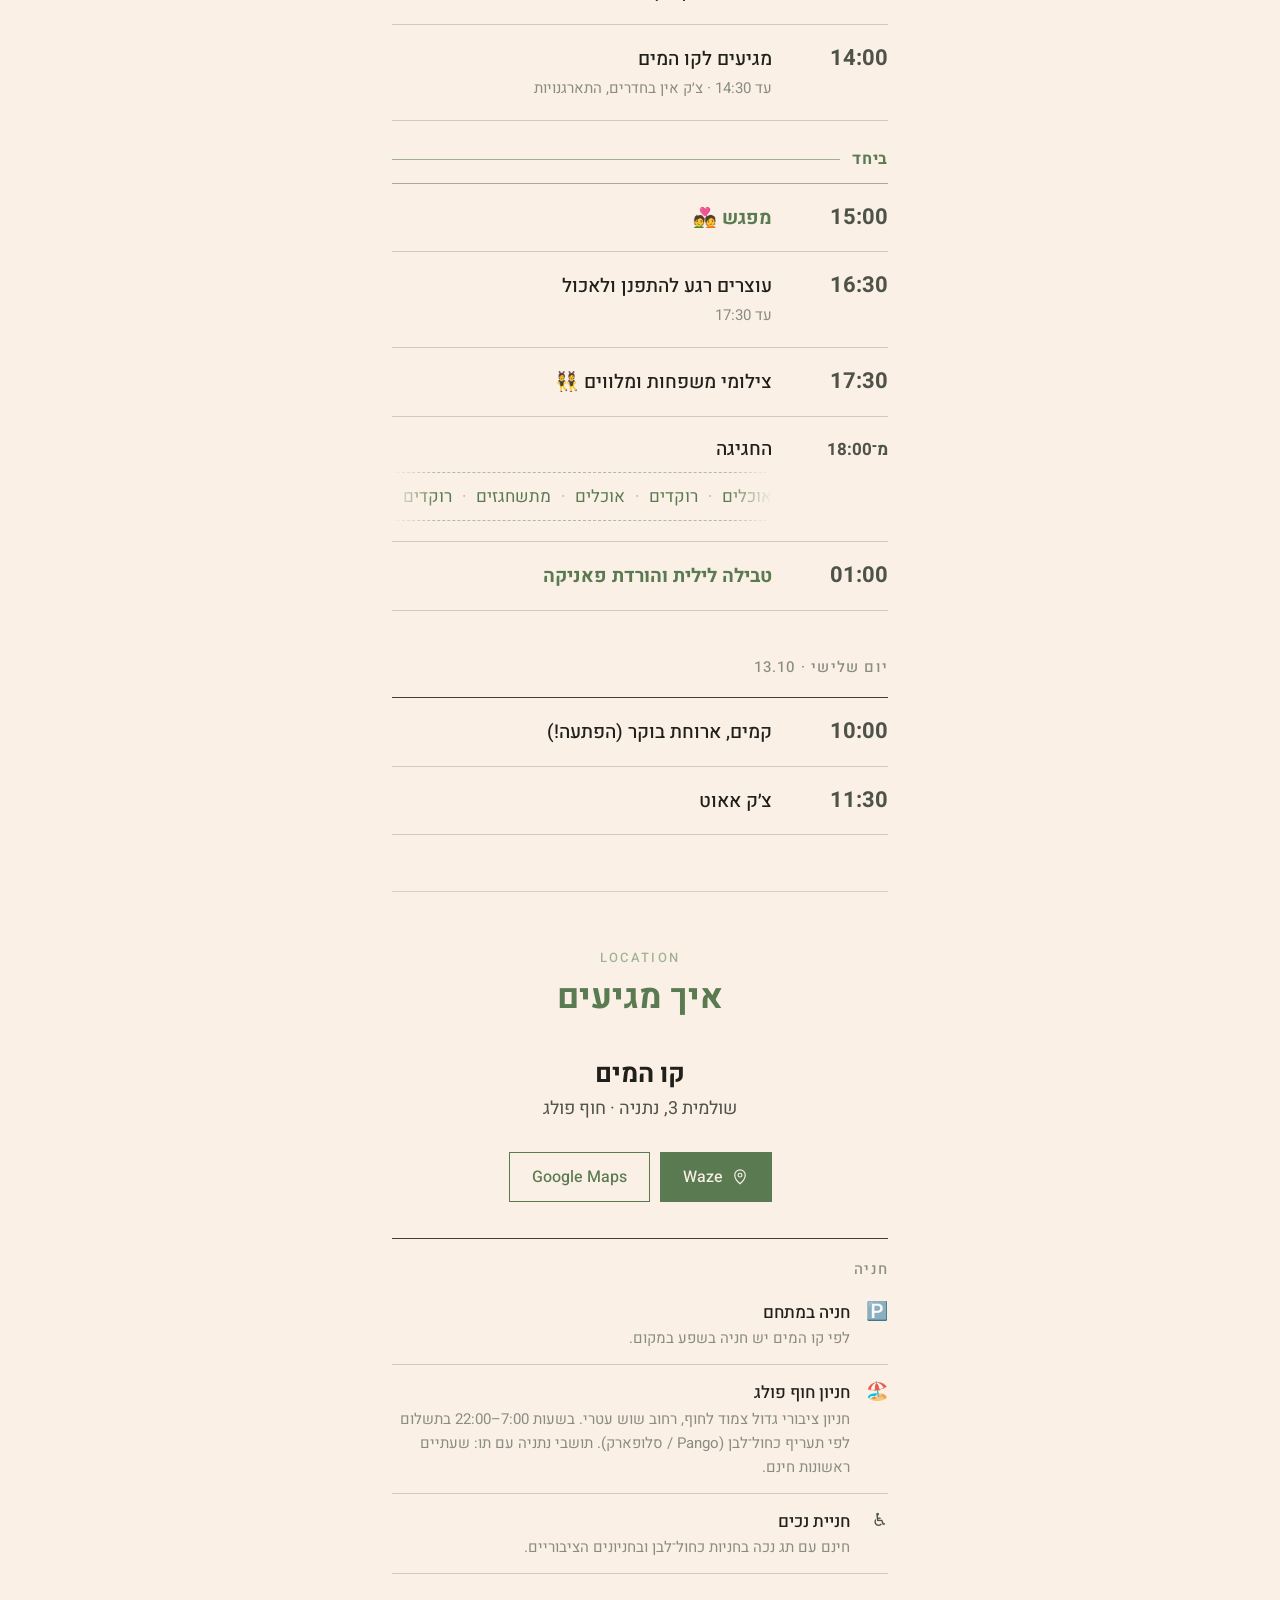
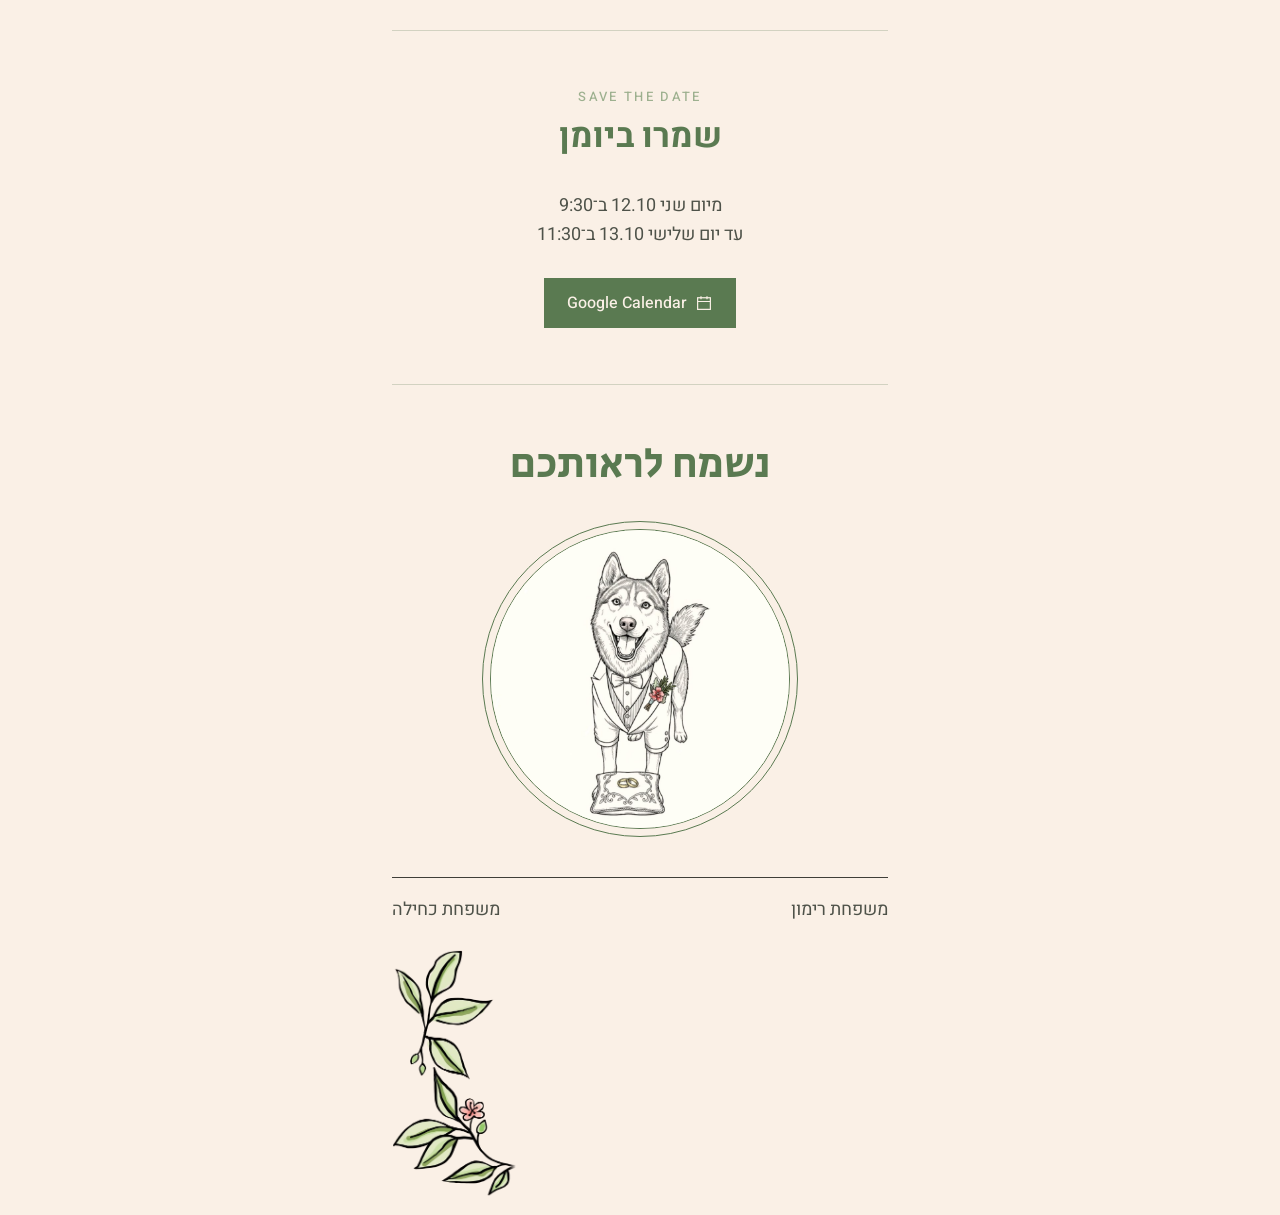
==== commit 33b88ab1: "Add files via upload" ====
--- a/friends.html
+++ b/friends.html
@@ -121,7 +121,7 @@
     <ol class="timeline">
       <li>
         <time>10:00</time>
-        <div><strong>קמים, ארוחת בוקר פינוק</strong></div>
+        <div><strong>קמים, ארוחת בוקר (הפתעה!)</strong></div>
       </li>
       <li>
         <time>11:30</time>
